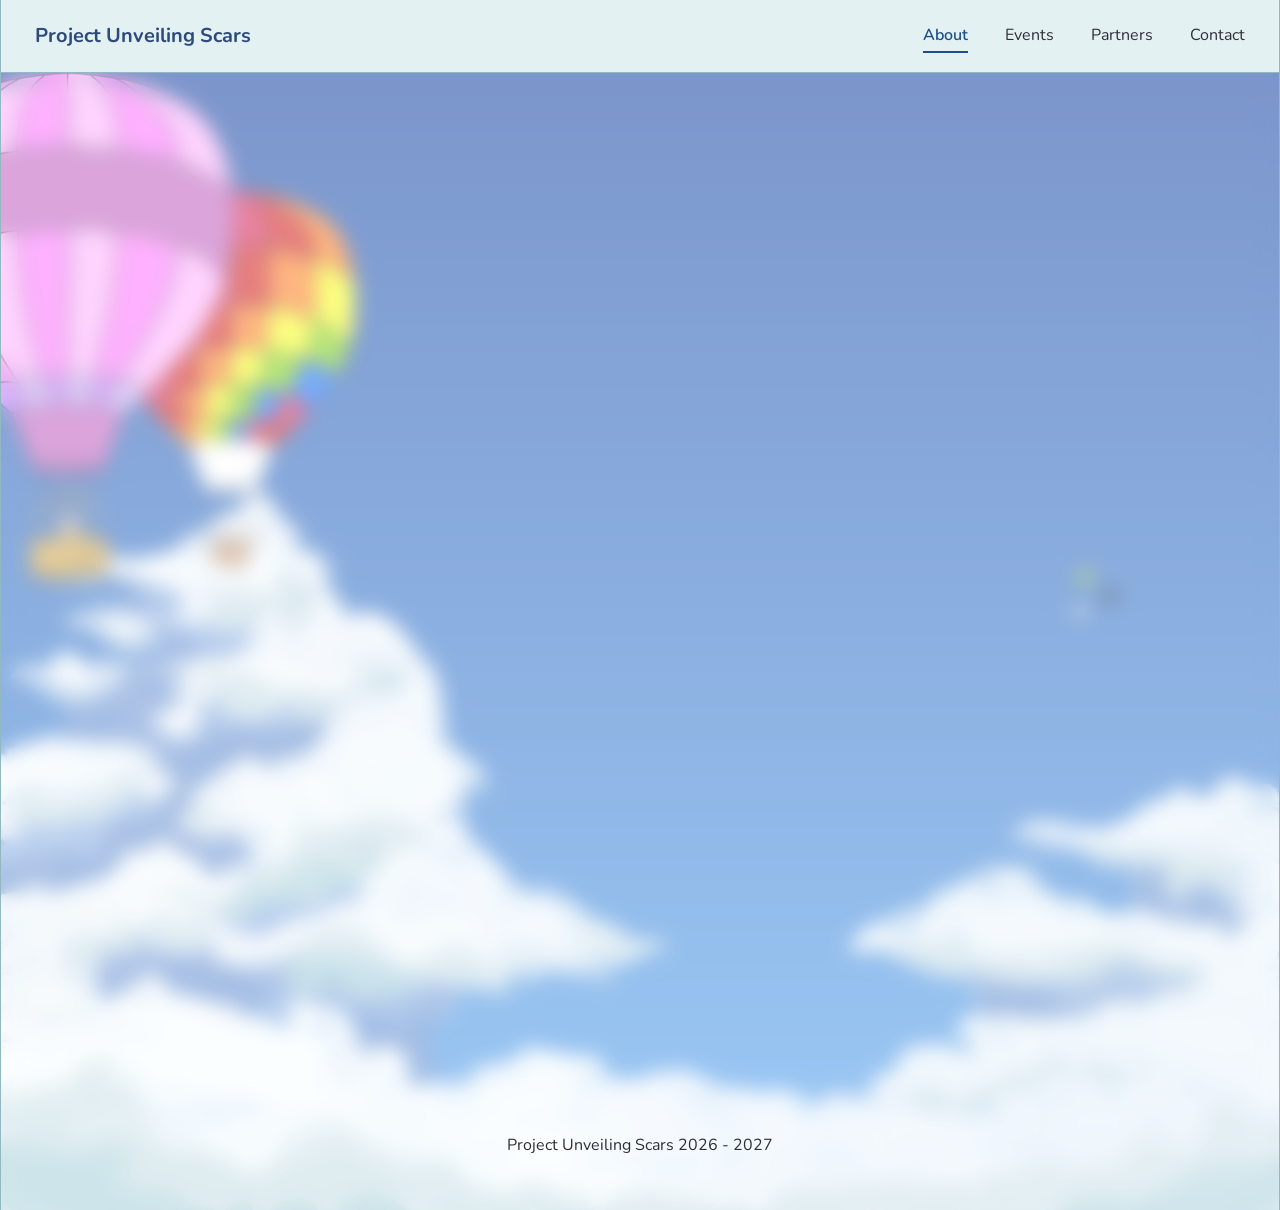
==== html/about.html @ b839ff6f "Add files via upload" ====
<!DOCTYPE html>
<html lang="en">
<head>
  <meta charset="utf-8">
  <meta name="viewport" content="width=device-width, initial-scale=1">
  <script>
    if (!window.matchMedia("(prefers-reduced-motion: reduce)").matches) {
      document.documentElement.classList.add("card-reveal-pending");
    }
  </script>
  <script defer src="../js/card-reveal.js"></script>
  <title>About &mdash; Project Unveiling Scars</title>
  <link rel="stylesheet" href="../css/main.css">
  <link rel="stylesheet" href="../css/header.css">
  <link rel="stylesheet" href="../css/card.css">
  <link rel="stylesheet" href="../css/about.css">
  <link rel="icon" href="../l4c.png" type="image/png">
</head>
<body>
  <img class="cat-balloon-decoration cat-balloon-decoration--lower" src="../assets/decor/catballoon3.png" alt="" aria-hidden="true">
  <img class="cat-balloon-decoration" src="../assets/decor/catballoon2.png" alt="" aria-hidden="true">
  <img class="cat-balloon-decoration balloon-far-decoration" src="../assets/decor/balloonfar.png" alt="" aria-hidden="true">

  <header class="site-header">
    <div class="header-inner">
      <a class="logo" href="../index.html#top"><span class="logo__word">Project</span> <span class="logo__word">Unveiling</span> <span class="logo__word">Scars</span></a>
      <nav aria-label="Main">
        <ul class="nav-list">
          <li><a href="about.html" aria-current="page">About</a></li>
          <li><a href="events.html">Events</a></li>
          <li><a href="partners.html">Partners</a></li>
          <li><a href="contact.html">Contact</a></li>
        </ul>
      </nav>
    </div>
  </header>

  <div class="content">
    <main id="top">
      <section class="about-disability-stat" aria-labelledby="disability-stat-title">
        <div class="about-disability-stat__cards" aria-label="Disability and inclusion">
          <article class="about-disability-stat__copy card">
            <div class="card__body">
              <h2 id="disability-stat-title">About Disabilities</h2>
              <p>Tens of millions of people live with disabilities. While many are easily noticeable, the majority are invisible and are thus difficult to recognize. Project Unveiling Scars adovocates for individuals with both invisible and visible disabilties, amplifying their concerns and guiding them through challenges. </p>
            </div>
          </article>
          <article class="about-disability-stat__copy about-disability-stat__metric card" data-chart-highlight="quarter" tabindex="0">
            <div class="card__body">
              <p class="about-disability-stat__value"><span class="about-disability-stat__value-number">1</span><span class="about-disability-stat__value-connector about-disability-stat__value-word"> in </span><span class="about-disability-stat__value-number">4</span></p>
              <div class="about-disability-stat__caption">
                <p class="about-disability-stat__description">Americans have a disability</p>
              </div>
            </div>
          </article>
          <article class="about-disability-stat__copy about-disability-stat__metric card" data-chart-highlight="invisible" tabindex="0">
            <div class="card__body">
              <p class="about-disability-stat__value"><span class="about-disability-stat__value-number">80</span><span class="about-disability-stat__value-connector">%</span></p>
              <div class="about-disability-stat__caption">
                <p class="about-disability-stat__description">of disabilities are invisible</p>
              </div>
            </div>
          </article>
        </div>
        <div class="about-disability-stat__chart card" role="img" aria-label="Dotted donut chart: 25 percent of adults in the United States have a disability; the highlighted quarter is split into 20 percent blue and 5 percent navy, with the remaining 75 percent shown in pale blue.">
          <svg viewBox="0 10 200 180" aria-hidden="true" focusable="false">
            <g class="about-disability-stat__background"></g>
            <g class="about-disability-stat__dots"></g>
          </svg>
        </div>
      </section>
      <section class="about-disability-highlights" aria-label="Disability awareness and inclusion">
        <article class="about-disability-highlight card">
          <div class="card__body">
            <h2>Lifting Burdens, Changing Lives</h2>
            <p>We provide a vital safety net through financial aid for families in need, ensuring those with disabilities can lead normal lives, while acting as a strong advocate for those navigating the complexities of invisible disabilities.</p>
          </div>
          <img class="about-disability-highlight__image" src="../assets/media/partnership1.png" alt="Partnership1">
        </article>
        <article class="about-disability-highlight card">
          <div class="card__body">
            <h2>Amplifying the Unseen</h2>
            <p>We cultivate safe, high-profile platforms where lived experiences take center stage. By creating spaces for storytelling, we turn private challenges into a powerful public movement, ensuring that every individual is seen, heard, and valued.</p>
          </div>
          <img class="about-disability-highlight__image" src="../assets/media/partnership4.png" alt="Partnership4">
        </article>
        <article class="about-disability-highlight card">
          <div class="card__body">
            <h2>Scaling Impact Together</h2>
            <p>Real change doesn’t happen in isolation. We collaborate with industry-leading organizations, such as Easterseals, to dismantle stigma and drive large-scale social shifts. Together, we are building a world designed for everyone.</p>
          </div>
          <img class="about-disability-highlight__image" src="../assets/media/partnership3.png" alt="Partnership3">
        </article>
      </section>
    </main>
    <footer class="site-footer">
      <p>Project Unveiling Scars 2026 - 2027</p>
    </footer>
  </div>

  <script>
    (() => {
      const svg = document.querySelector(".about-disability-stat__chart svg");
      const background = svg && svg.querySelector(".about-disability-stat__background");
      const layer = svg && svg.querySelector(".about-disability-stat__dots");
      if (!background || !layer) return;

      const chart = document.querySelector(".about-disability-stat__chart");
      const statCards = document.querySelectorAll("[data-chart-highlight]");
      const updateHighlight = () => {
        const activeCard = Array.from(statCards).find((card) => card.matches(":hover, :focus-within"));
        chart.classList.remove("is-highlight-quarter", "is-highlight-invisible");
        if (activeCard) chart.classList.add("is-highlight-" + activeCard.dataset.chartHighlight);
      };
      statCards.forEach((card) => {
        card.addEventListener("pointerenter", updateHighlight);
        card.addEventListener("pointerleave", updateHighlight);
        card.addEventListener("focusin", updateHighlight);
        card.addEventListener("focusout", updateHighlight);
      });

      const namespace = "http://www.w3.org/2000/svg";
      const center = 100;
      const ringCount = 10;
      const innerRadius = 40;
      const outerRadius = 78;
      const ringSpacing = (outerRadius - innerRadius) / (ringCount - 1);
      const dotSpacing = 5.4;
      const dotRadius = 1.3;
      const colors = { major: "#1e74fd", minor: "#2c4a7c", track: "#d1d5db" };
      const layout = [];
      const backgroundStates = [
        {
          name: "quarter",
          segments: [
            { name: "quarter", start: 0, end: 90 },
            { name: "track", start: 90, end: 360 },
          ],
        },
        {
          name: "invisible",
          segments: [
            { name: "major", start: 0, end: 72 },
            { name: "minor", start: 72, end: 90 },
            { name: "track", start: 90, end: 360 },
          ],
        },
      ];
      const pointAt = (radius, progress) => {
        const angle = (-90 + progress) * Math.PI / 180;
        return { x: center + Math.cos(angle) * radius, y: center + Math.sin(angle) * radius };
      };

      const backgroundInnerRadius = innerRadius - 4;
      const backgroundOuterRadius = outerRadius + 4;
      const extractedOuterExpansion = 5;
      const extractedInnerRadius = backgroundInnerRadius + extractedOuterExpansion;
      const extractedOuterRadius = backgroundOuterRadius + extractedOuterExpansion;
      const makeRingPath = (start, end, inner, outer) => {
        const outerStart = pointAt(outer, start);
        const outerEnd = pointAt(outer, end);
        const innerStart = pointAt(inner, start);
        const innerEnd = pointAt(inner, end);
        const largeArc = end - start > 180 ? 1 : 0;
        return "M " + outerStart.x + " " + outerStart.y +
          " A " + outer + " " + outer + " 0 " + largeArc + " 1 " + outerEnd.x + " " + outerEnd.y +
          " L " + innerEnd.x + " " + innerEnd.y +
          " A " + inner + " " + inner + " 0 " + largeArc + " 0 " + innerStart.x + " " + innerStart.y + " Z";
      };
      backgroundStates.forEach(({ name: stateName, segments }) => {
        const group = document.createElementNS(namespace, "g");
        group.setAttribute("class", "about-disability-stat__background-state about-disability-stat__background-state--" + stateName);
        background.appendChild(group);
        segments.forEach(({ name, start, end }) => {
          const middleAngle = (-90 + (start + end) / 2) * Math.PI / 180;
          const path = document.createElementNS(namespace, "path");
          path.setAttribute("class", "about-disability-stat__background-slice about-disability-stat__background-slice--" + name);
          path.setAttribute("d", makeRingPath(start, end, backgroundInnerRadius, backgroundOuterRadius));
          path.setAttribute("fill", "#fff");
          path.style.setProperty("--explode-x", Math.cos(middleAngle) * 6 + "px");
          path.style.setProperty("--explode-y", Math.sin(middleAngle) * 6 + "px");
          group.appendChild(path);

          if (name === "quarter" || name === "major") {
            const extractedPath = document.createElementNS(namespace, "path");
            extractedPath.setAttribute("class", "about-disability-stat__background-slice about-disability-stat__background-slice--" + name + " about-disability-stat__background-slice--extracted");
            const extractedAnglePadding = 2; // +2 degrees per side, matching the quarter arc expansion
            extractedPath.setAttribute("d", makeRingPath(start - extractedAnglePadding, end + extractedAnglePadding, extractedInnerRadius, extractedOuterRadius));
            extractedPath.setAttribute("fill", "#fff");
            group.appendChild(extractedPath);
          }
        });
      });

      for (let ring = 0; ring < ringCount; ring += 1) {
        const radius = innerRadius + ring * ringSpacing;
        const pointsInRing = Math.round((Math.PI * 2 * radius) / dotSpacing);
        const phase = ring % 2 ? 0.5 : 0;
        for (let point = 0; point < pointsInRing; point += 1) {
          const angleProgress = ((point + phase) / pointsInRing) * 360;
          const angle = -Math.PI / 2 + (angleProgress * Math.PI) / 180;
          const segment = angleProgress < 72 ? "major" : angleProgress < 90 ? "minor" : "track";
          const fill = colors[segment];
          layout.push({
            targetX: center + Math.cos(angle) * radius,
            targetY: center + Math.sin(angle) * radius,
            fill,
            segment,
            explodeX: Math.cos(angle) * 6,
            explodeY: Math.sin(angle) * 6,
          });
        }
      }

      const count = layout.length;
      const dots = layout.map(({ targetX, targetY, fill, segment, explodeX, explodeY }, index) => {
        const seed = (index * 73 + 29) % count;
        const startAngle = (seed / count) * Math.PI * 2;
        const startRadius = 41 + (((index * 53 + 29) % 100) / 100) * 47;
        const dot = document.createElementNS(namespace, "circle");
        dot.setAttribute("class", "about-disability-stat__dot about-disability-stat__dot--" + segment);
        dot.setAttribute("r", dotRadius);
        dot.setAttribute("fill", fill);
        dot.style.setProperty("--explode-x", explodeX + "px");
        dot.style.setProperty("--explode-y", explodeY + "px");
        dot.setAttribute("cx", center + Math.cos(startAngle) * startRadius);
        dot.setAttribute("cy", center + Math.sin(startAngle) * startRadius);
        layer.appendChild(dot);
        return { dot, targetX, targetY, delay: (seed % 160) * 2 };
      });

      const reduceMotion = window.matchMedia("(prefers-reduced-motion: reduce)").matches;
      if (reduceMotion) {
        dots.forEach(({ dot, targetX, targetY }) => {
          dot.setAttribute("cx", targetX);
          dot.setAttribute("cy", targetY);
        });
        return;
      }

      const duration = 1400;
      const startTime = performance.now();
      const animate = (now) => {
        let moving = false;
        for (const item of dots) {
          const { dot, targetX, targetY, delay } = item;
          const progress = Math.max(0, Math.min(1, (now - startTime - delay) / duration));
          const eased = 1 - Math.pow(1 - progress, 3);
          const fromX = Number(dot.dataset.fromX ?? dot.getAttribute("cx"));
          const fromY = Number(dot.dataset.fromY ?? dot.getAttribute("cy"));
          if (!dot.dataset.fromX) {
            dot.dataset.fromX = fromX;
            dot.dataset.fromY = fromY;
          }
          dot.setAttribute("cx", fromX + (targetX - fromX) * eased);
          dot.setAttribute("cy", fromY + (targetY - fromY) * eased);
          if (progress < 1) moving = true;
        }
        if (moving) requestAnimationFrame(animate);
      };
      requestAnimationFrame(animate);
    })();
  </script>
  <script src="../js/decorations.js"></script>
</body>
</html>
---- css/main.css ----
@import url('https://fonts.googleapis.com/css2?family=Baloo+2:wght@400;500;600;700;800&family=Nunito:wght@400;500;600;700;800&display=swap');

:root {
  --bg: #C7E8ED;
  --content-bg: #FFFFFF;
  --text: #2e2e37;

  --header-bg: #e4f1f2;
  --header-text: var(--text);
  --accent: #1d4e89;
  --header-line: #92b8c1;
  --frame-line: var(--header-line);
  --page-gradient: linear-gradient(to bottom, #214aa4 0%, #5aa8f2 100%);

  --title: #2c4a7c;
  --card-bg: #ffffff;
  --card-border: #cfe3f3;
  --muted: #5a6e7a;
}

*, *::before, *::after {
  box-sizing: border-box;
}

html {
  background-color: #FFFFFF;
  scroll-behavior: smooth;
  scroll-padding-top: 5rem;
}

body {
  position: relative;
  isolation: isolate;
  overflow-x: clip;
  display: flex;
  flex-direction: column;
  min-height: 100vh;
  margin: 0;
  background-color: #FFFFFF;
  background-image: var(--page-gradient);
  background-position: top center;
  background-repeat: no-repeat;
  background-size: 100% 100%;
  color: var(--text);
  font-family: "Nunito", -apple-system, BlinkMacSystemFont, "Segoe UI", Roboto, sans-serif;
  line-height: 1.6;
}

body::before {
  content: "";
  position: absolute;
  inset: 0;
  z-index: 0;
  background-image: url("../assets/decor/cloudbackground.png");
  background-position: center bottom;
  background-repeat: no-repeat;
  background-size: 100% auto;
  pointer-events: none;
}

body > .site-header,
body > .content {
  position: relative;
  z-index: 1;
}

.site-footer {
  width: 100%;
  margin-top: auto;
  padding: 0.75rem 1rem 1.25rem;
  color: var(--text);
  text-align: center;
}

.site-footer p {
  margin: 3;
}

.cat-balloon-decoration {
  position: absolute;
  top: 2rem;
  left: -7rem;
  z-index: 0;
  display: block;
  width: 360px;
  min-width: 360px;
  max-width: none;
  height: auto;
  pointer-events: none;
}

.cat-balloon-decoration--lower {
  top: 10rem;
  left: 6rem;
  width: 270px;
  min-width: 270px;
}

.balloon-far-decoration {
  top: auto;
  bottom: 36.5rem;
  left: auto;
  right: 10rem;
  z-index: -1;
  width: 54px;
  min-width: 54px;
}

h1, h2, h3, h4, h5, h6 {
  color: var(--title);
  font-family: "Baloo 2", sans-serif;
}

a {
  color: var(--accent);
  text-decoration: none;
}

a:hover,
a:focus-visible {
  /*text-decoration-line: underline;*/
  text-decoration-thickness: 2px;
  text-underline-offset: 0.2em;
}

a:focus-visible {
  outline: 2px solid var(--accent);
  outline-offset: 3px;
}

.content {
  display: flex;
  flex-direction: column;
  flex: 1;
  width: 100%;
  max-width: 80rem;
  /* Let the page background show through while softening it behind the column. */
  background-color: rgb(255 255 255 / 40%);
  -webkit-backdrop-filter: blur(10px);
  backdrop-filter: blur(10px);
  margin: 0 auto;
  padding: 1rem 1.25rem;
  border-right: 1px solid var(--frame-line);
  border-left: 1px solid var(--frame-line);
}

.content > main {
  flex: 1;
}

/*Text Formatting*/

.page-intro {
  margin: 0 0 1.25rem;
}

.page-intro h1 {
  margin: 0 0 0.5rem;
  font-size: clamp(1.75rem, 4vw, 2.25rem);
  line-height: 1.2;
  color: var(--title);    
}

.page-title {
  margin: 0 0 1.25rem;
  font-size: clamp(1.75rem, 4vw, 2.25rem);
  line-height: 1.2;
  color: var(--title);
}

.page-intro p {
  margin: 0;
  max-width: 40rem;
  color: var(--text);
}
---- css/header.css ----
.site-header {
  width: 100%;
  max-width: 80rem;
  margin: 0 auto;
  background: var(--header-bg);
  color: var(--header-text);
  border-bottom: 1px solid var(--header-line);
  border-right: 1px solid var(--header-line);
  border-left: 1px solid var(--header-line);
}

.header-inner {
  display: flex;
  align-items: center;
  justify-content: space-between;
  max-width: 80rem;
  margin: 0 auto;
  padding: 0.75rem 1.25rem;
}

.logo {
  position: relative;
  display: block;
  padding: 0.5rem 0.9rem;
  color: var(--header-text);
  font-size: 1.25rem;
  font-weight: 700;
}

.logo__word {
  color: #2c4a7c;
}

.logo__number {
  color: #1e74fd;
}

.logo::after {
  position: absolute;
  right: 0.9rem;
  bottom: 0.25rem;
  left: 0.9rem;
  height: 2px;
  background: var(--accent);
  content: "";
  transform: scaleX(0);
  transform-origin: center;
  transition: transform 0.2s ease;
}

.logo:hover::after,
.logo:focus-visible::after,
.logo[aria-current="page"]::after {
  transform: scaleX(1);
}

.logo:hover {
  text-decoration: none;
}

.nav-list {
  display: flex;
  gap: 0.5rem;
  margin: 0;
  padding: 0;
  list-style: none;
}

.nav-list a {
  position: relative;
  display: block;
  padding: 0.5rem 0.9rem;
  color: var(--header-text);
  text-decoration: none;
}

.nav-list a::after {
  position: absolute;
  right: 0.9rem;
  bottom: 0.25rem;
  left: 0.9rem;
  height: 2px;
  background: var(--accent);
  content: "";
  transform: scaleX(0);
  transform-origin: center;
  transition: transform 0.2s ease;
}

.nav-list a:hover::after,
.nav-list a:focus-visible::after,
.nav-list a[aria-current="page"]::after {
  transform: scaleX(1);
}

.nav-list a[aria-current="page"] {
  color: var(--accent);
  font-weight: 600;
}

.nav-list a:hover,
.nav-list a:focus-visible {
  text-decoration: none;
}

.nav-list a:hover {
  color: var(--accent);
}

@media (max-width: 680px) {
  .header-inner {
    flex-direction: column;
    gap: 0.35rem;
    padding: 0.55rem 0.75rem;
  }

  .logo {
    padding: 0.35rem 0.6rem;
    font-size: 1.1rem;
  }

  .logo::after {
    right: 0.6rem;
    left: 0.6rem;
  }

  .nav-list {
    flex-wrap: wrap;
    justify-content: center;
    gap: 0.15rem;
  }

  .nav-list a {
    padding: 0.45rem 0.65rem;
  }

  .nav-list a::after {
    right: 0.65rem;
    left: 0.65rem;
  }
}

@media (prefers-reduced-motion: reduce) {
  .logo::after,
  .nav-list a::after {
    transition: none;
  }
}
---- css/card.css ----
.card {
  background: var(--card-bg);
  border: 1px solid var(--card-border);
  border-radius: 12px;
  overflow: hidden;
}

.card-grid {
  display: grid;
  grid-template-columns: repeat(auto-fit, minmax(16rem, 1fr));
  gap: 1em;
  margin: 1rem 0 1rem;
}

.card__image {
  display: block;
  width: 100%;
  aspect-ratio: 16 / 9;
  object-fit: cover;
}

.card__body {
  padding: 0.75rem 1.25rem 1.25rem;
}

.card__body .label { margin: 0 0 0.25rem; }
.card__body h2     { margin: 0 0 0.5rem; }
.card__body p      { margin: 0 0 0.75rem; }
.card__body > :last-child { margin-bottom: 0; }

/* Card with the events on it */

.label {
  margin: 0 0 0.5rem;
  font-size: 0.75rem;
  text-transform: uppercase;
  letter-spacing: 0.06em;
  color: var(--muted);
}

.item-list {
  list-style: none;
  margin: 0 0 0.75rem;
  padding: 0;
  display: grid;
  gap: 0.5rem;
}

.item {
  display: flex;
  align-items: baseline;
  gap: 0.75rem;
  min-width: 0;              
  padding: 0.5rem 0.75rem;
  border: 1px solid var(--card-border);
  border-radius: 6px;
  color: var(--text);
}

.item:hover {
  background: #f4f9fd;
  border-color: var(--accent);
}

.item:hover,
.item:focus-visible {
  text-decoration: none;
}

.item__date {
  flex: none;
  font-size: 0.75rem;
  color: var(--muted);
}

.item__title {
  min-width: 0;
  overflow: hidden;
  text-overflow: ellipsis;
  white-space: nowrap;
}

.more-link {
  color: var(--accent);
  font-weight: 400;
  text-decoration-line: underline;
  text-decoration-color: transparent;
  text-decoration-thickness: 1.5px;
  text-underline-offset: 0.2em;
  transition: color 160ms ease, text-decoration-color 160ms ease;
}

.more-link::after {
  content: "";
  display: inline-block;
  width: 0.85em;
  height: 0.85em;
  margin-left: 0.35em;
  vertical-align: -0.08em;
  background-color: currentColor;
  transition: transform 160ms ease;
  -webkit-mask: url("data:image/svg+xml,%3Csvg xmlns='http://www.w3.org/2000/svg' viewBox='0 0 16 16'%3E%3Cpath d='M2 8h11M8 3l5 5-5 5' fill='none' stroke='%23000' stroke-linecap='round' stroke-linejoin='round' stroke-width='1.75'/%3E%3C/svg%3E") center / contain no-repeat;
  mask: url("data:image/svg+xml,%3Csvg xmlns='http://www.w3.org/2000/svg' viewBox='0 0 16 16'%3E%3Cpath d='M2 8h11M8 3l5 5-5 5' fill='none' stroke='%23000' stroke-linecap='round' stroke-linejoin='round' stroke-width='1.75'/%3E%3C/svg%3E") center / contain no-repeat;
}

.more-link:hover,
.more-link:focus-visible,
.contact-card__value:hover,
.contact-card__value:focus-visible {
  color: var(--title);
  text-decoration-color: currentColor;
}

.more-link:hover::after,
.more-link:focus-visible::after {
  transform: translateX(0.2em);
}

.contact-card__value {
  text-decoration-line: underline;
  text-decoration-color: transparent;
  text-decoration-thickness: 1.5px;
  text-underline-offset: 0.2em;
  transition: color 160ms ease, text-decoration-color 160ms ease;
}

@media (prefers-reduced-motion: reduce) {
  .more-link,
  .more-link::after,
  .contact-card__value {
    transition: none;
  }
}


.card-grid .card { /* Gotta make sure the links are aligned */
  display: flex;
  flex-direction: column;
}

.card-grid .card__body {
  flex: 1;                    
  display: flex;
  flex-direction: column;
}

.card-grid .more-link {
  margin-top: auto;          
  align-self: flex-start;    
}


/* Partners */

.logo-row {
  list-style: none;
  margin: 0;
  padding: 0;
  display: flex;
  flex-wrap: wrap;
  align-items: center;
  justify-content: center;
  gap: 1.5rem 6rem;
}

.logo-row img {
  display: block;
  height: 5rem;         
  width: auto;          
  max-width: 16rem;      
  object-fit: contain;
}

.logo-row a {
  display: block;
  opacity: 0.85;
  transition: opacity 0.15s ease;
}

.logo-row a:hover,
.logo-row a:focus-visible {
  opacity: 1;
}


/* Reveal each card as a whole so its contents arrive together. */
html.card-reveal-pending .card,
html.card-reveal-pending .contact-card {
  opacity: 0;
  transform: translate3d(0, 10px, 0) scale(0.99);
}

html.card-reveal-ready .card,
html.card-reveal-ready .contact-card {
  animation: card-reveal-enter var(--card-surface-duration, 320ms) cubic-bezier(0.16, 1, 0.3, 1) var(--card-reveal-delay, 0ms) both;
}

@keyframes card-reveal-enter {
  from {
    opacity: 0;
    transform: translate3d(0, 10px, 0) scale(0.99);
  }
  to {
    opacity: 1;
    transform: translate3d(0, 0, 0) scale(1);
  }
}

@media (prefers-reduced-motion: reduce) {
  html.card-reveal-pending .card,
  html.card-reveal-pending .contact-card,
  html.card-reveal-ready .card,
  html.card-reveal-ready .contact-card {
    opacity: 1 !important;
    animation: none !important;
  }
}
---- css/about.css ----
.about-partnership {
  display: grid;
  grid-template-columns: minmax(17rem, 0.9fr) minmax(0, 1.1fr);
  align-items: center;
  gap: clamp(1.25rem, 3.2vw, 2.5rem);
  margin: clamp(1.5rem, 4vw, 3rem) auto;
}

.about-partnership__copy {
  padding: clamp(1.35rem, 3vw, 2rem);
  border-radius: 16px;
  box-shadow: 0 0.75rem 2rem rgb(30 55 80 / 14%);
}

.about-partnership__eyebrow {
  margin: 0 0 0.55rem;
  color: var(--accent);
  font-size: 0.8rem;
  font-weight: 800;
  letter-spacing: 0.08em;
  text-transform: uppercase;
}

.about-partnership__copy h1,
.about-partnership__copy h2 {
  margin: 0 0 0.7rem;
  color: var(--title);
  font-size: clamp(1.8rem, 3.3vw, 2.45rem);
  line-height: 1.15;
}

.about-partnership__copy > p:last-child {
  margin: 0;
  color: var(--text);
  font-size: clamp(1rem, 1.3vw, 1.15rem);
  line-height: 1.65;
}

.about-partnership__collage {
  display: grid;
  grid-template-columns: repeat(2, minmax(0, 1fr));
  grid-template-rows: clamp(7.5rem, 14vw, 10rem) clamp(12rem, 23vw, 16rem);
  gap: 0.65rem;
  min-width: 0;
}

.about-partnership__collage img {
  display: block;
  width: 100%;
  height: 100%;
  border: 1px solid rgb(255 255 255 / 80%);
  border-radius: 12px;
  box-shadow: 0 0.5rem 1.25rem rgb(30 55 80 / 15%);
  object-fit: cover;
}

.about-partnership__collage .about-partnership__main-image {
  grid-column: 1 / -1;
  object-position: center 48%;
}

@media (max-width: 48rem) {
  .about-partnership {
    grid-template-columns: 1fr;
  }

  .about-partnership__collage {
    grid-template-rows: clamp(7.5rem, 24vw, 10rem) clamp(12rem, 40vw, 16rem);
  }
}

@media (max-width: 30rem) {
  .about-partnership__collage {
    grid-template-rows: 7rem 11rem;
    gap: 0.5rem;
  }
}


.about-partnership__collage--side-stack {
  grid-template-rows: repeat(2, clamp(8rem, 12vw, 10rem));
}

.about-partnership__collage--side-stack > img:first-child {
  grid-column: 1;
  grid-row: 1 / 3;
  object-position: center 40%;
}

.about-partnership__collage--side-stack > img:nth-child(2) {
  grid-column: 2;
  grid-row: 1;
}

.about-partnership__collage--side-stack > img.about-partnership__main-image {
  grid-column: 2;
  grid-row: 2;
  object-position: center;
}

.about-partnership__collage--wide-top {
  grid-template-rows: clamp(11rem, 19vw, 14rem) clamp(7rem, 12vw, 9rem);
}

.about-partnership__collage--wide-top > img:first-child {
  grid-column: 1 / -1;
  grid-row: 1;
  object-position: center 42%;
}

.about-partnership__collage--wide-top > img:nth-child(2) {
  grid-column: 1;
  grid-row: 2;
}

.about-partnership__collage--wide-top > img.about-partnership__main-image {
  grid-column: 2;
  grid-row: 2;
  object-position: center 38%;
}

@media (max-width: 48rem) {
  .about-partnership__collage--side-stack {
    grid-template-rows: repeat(2, clamp(7.5rem, 20vw, 9rem));
  }

  .about-partnership__collage--wide-top {
    grid-template-rows: clamp(9rem, 28vw, 12rem) clamp(7rem, 20vw, 8rem);
  }
}

@media (max-width: 30rem) {
  .about-partnership__collage--side-stack {
    grid-template-rows: repeat(2, 7rem);
  }

  .about-partnership__collage--wide-top {
    grid-template-rows: 8rem 6.25rem;
  }
}



.about-disability-stat {
  display: grid;
  grid-template-columns: minmax(0, 1fr) minmax(0, 1fr);
  align-items: stretch;
  column-gap: 1em;
  row-gap: clamp(1.25rem, 3.2vw, 2.5rem);
  margin: 0 auto 1rem;
}

.about-disability-stat__cards {
  grid-column: 2;
  grid-row: 1;
  display: grid;
  grid-template-columns: repeat(2, minmax(0, 1fr));
  grid-template-rows: 1fr 2fr;
  gap: clamp(0.65rem, 1.2vw, 1rem);
  min-height: 0;
}

.about-disability-stat__copy:first-child {
  grid-column: 1 / -1;
}

.about-disability-stat__copy {
  display: flex;
  align-items: flex-start;
  min-height: 0;
  padding: 0;
  border-radius: 16px;
  box-shadow: 0 0.75rem 2rem rgb(30 55 80 / 14%);
}

.about-disability-stat__copy .card__body {
  width: 100%;
  padding: 0.75rem 1.25rem 1.25rem;
}

.about-disability-stat__copy h2,
.about-disability-stat__copy h3 {
  margin: 0 0 0.5rem;
  color: var(--title);
  font-family: "Baloo 2", sans-serif;
  font-size: 1.5rem;
  font-weight: 700;
}

.about-disability-stat__copy p {
  margin: 0;
  color: var(--text);
  font-size: clamp(0.95rem, 1.15vw, 1.05rem);
  line-height: 1.55;
}

.about-disability-stat__copy:not(:first-child) h3 {
  margin-bottom: 0.2rem;
  font-size: clamp(1.05rem, 1.45vw, 1.2rem);
}

.about-disability-stat__copy:not(:first-child) p {
  font-size: clamp(0.88rem, 1vw, 0.95rem);
  line-height: 1.4;
}

.about-disability-stat__chart {
  position: relative;
  grid-column: 1;
  grid-row: 1;
  width: 100%;
  max-width: 42rem;
  aspect-ratio: 10 / 9;
  justify-self: center;
}

.about-disability-stat__chart.card {
  background-color: transparent;
  padding: clamp(0.75rem, 2vw, 1.25rem);
  border-radius: 16px;
  box-shadow: 0 0.75rem 2rem rgb(30 55 80 / 14%);
}

.about-disability-stat__chart svg {
  display: block;
  width: 100%;
  height: 100%;
  filter: drop-shadow(0 0.5rem 1.25rem rgb(30 55 80 / 15%));
}

.about-disability-stat__background-slice {
  opacity: 1;
  transform-box: view-box;
  transform-origin: center;
  transition: opacity 240ms ease, transform 240ms cubic-bezier(0.2, 0.75, 0.3, 1);
}

.about-disability-stat__background-slice--extracted {
  opacity: 0;
}

.about-disability-stat__dot {
  opacity: 0.96;
  transform-box: fill-box;
  transform-origin: center;
  transition: opacity 180ms ease, transform 240ms cubic-bezier(0.2, 0.75, 0.3, 1);
}

.about-disability-stat__chart.is-highlight-quarter .about-disability-stat__dot--track,
.about-disability-stat__chart.is-highlight-invisible .about-disability-stat__dot--track,
.about-disability-stat__chart.is-highlight-invisible .about-disability-stat__dot--minor {
  opacity: 0.14;
}

.about-disability-stat__chart.is-highlight-quarter .about-disability-stat__dot--major,
.about-disability-stat__chart.is-highlight-quarter .about-disability-stat__dot--minor,
.about-disability-stat__chart.is-highlight-invisible .about-disability-stat__dot--major {
  opacity: 1;
  transform: translate(var(--explode-x), var(--explode-y)) scale(1.2);
}

.about-disability-stat__background-state--quarter {
  display: block;
}

.about-disability-stat__background-state--invisible {
  display: none;
}

.about-disability-stat__chart.is-highlight-invisible .about-disability-stat__background-state--quarter {
  display: none;
}

.about-disability-stat__chart.is-highlight-invisible .about-disability-stat__background-state--invisible {
  display: block;
}

.about-disability-stat__chart.is-highlight-quarter .about-disability-stat__background-slice--quarter:not(.about-disability-stat__background-slice--extracted),
.about-disability-stat__chart.is-highlight-invisible .about-disability-stat__background-slice--major:not(.about-disability-stat__background-slice--extracted) {
  opacity: 0;
}

.about-disability-stat__chart.is-highlight-quarter .about-disability-stat__background-slice--quarter.about-disability-stat__background-slice--extracted,
.about-disability-stat__chart.is-highlight-invisible .about-disability-stat__background-slice--major.about-disability-stat__background-slice--extracted {
  opacity: 1;
  transform: none;
}

@media (prefers-reduced-motion: reduce) {
  .about-disability-stat__dot,
  .about-disability-stat__background-slice {
    transition: none;
  }
}

@media (max-width: 48rem) {
  .about-disability-stat {
    grid-template-columns: 1fr;
  }

  .about-disability-stat__chart {
    grid-column: 1;
    grid-row: 1;
    width: 100%;
    max-width: none;
  }

  .about-disability-stat__cards {
    grid-column: 1;
    grid-row: 2;
    grid-template-columns: 1fr;
    grid-template-rows: none;
  }

  .about-disability-stat__copy:first-child {
    grid-row: auto;
  }
}


.about-disability-stat__metric[data-chart-highlight] {
  cursor: pointer;
}

.about-disability-stat__metric[data-chart-highlight]:focus-visible {
  outline: 3px solid var(--accent);
  outline-offset: 3px;
}

.about-disability-stat__metric .card__body {
  display: flex;
  flex-direction: column;
  min-height: 100%;
}

.about-disability-stat__value {
  display: flex;
  flex: 1 1 0;
  align-items: center;
  justify-content: center;
  margin: 0;
  color: var(--title);
  font-size: clamp(2.5rem, 6vw, 5rem) !important;
  font-weight: 800;
  line-height: 1;
  text-align: center;
  white-space: nowrap;
}

.about-disability-stat__value-number {
  color: var(--accent);
}

.about-disability-stat__value-connector {
  color: var(--muted);
}

.about-disability-stat__value-word {
  margin-inline: 0.14em;
}

.about-disability-stat__caption {
  display: grid;
  flex: 0 0 auto;
  gap: 0.4rem;
  text-align: center;
}

.about-disability-stat__metric .about-disability-stat__caption .about-disability-stat__description {
  font-size: clamp(1rem, 1.3vw, 1.15rem);
  font-weight: 600;
  line-height: 1.3;
}

.about-disability-stat__metric .about-disability-stat__caption .about-disability-stat__detail {
  font-size: clamp(0.85rem, 1vw, 0.95rem);
  line-height: 1.3;
}

.about-disability-stat__source {
  grid-column: 1;
  grid-row: 2;
  justify-self: start;
  margin: -0.9rem 0 0;
  font-size: 0.78rem;
  line-height: 1.3;
}

@media (max-width: 48rem) {
  .about-disability-stat__cards {
    grid-row: 3;
  }

  .about-disability-stat__source {
    grid-row: 2;
    width: 50%;
    justify-self: center;
    margin: -0.75rem 0 0;
  }
}


.about-disability-highlights {
  display: grid;
  grid-template-columns: repeat(3, minmax(0, 1fr));
  align-items: stretch;
  gap: 1em;
  margin: 1rem 0;
}

.about-disability-highlight.card {
  display: flex;
  flex-direction: column;
  min-width: 0;
  box-shadow: 0 0.75rem 2rem rgb(30 55 80 / 14%);
}

.about-disability-highlight .card__body {
  flex: 1 1 auto;
  width: 100%;
}

.about-disability-highlight .card__body h2 {
  margin: 0 0 0.5rem;
  color: var(--title);
  font-family: "Baloo 2", sans-serif;
  font-size: 1.5rem;
  font-weight: 700;
}

.about-disability-highlight .card__body p {
  margin: 0;
  color: var(--text);
  line-height: 1.55;
}

.about-disability-highlight__image {
  display: block;
  flex: 0 0 auto;
  width: 100%;
  height: clamp(12rem, 16vw, 15rem);
  object-fit: cover;
}

@media (max-width: 48rem) {
  .about-disability-highlights {
    grid-template-columns: repeat(2, minmax(0, 1fr));
  }
}

@media (max-width: 34rem) {
  .about-disability-highlights {
    grid-template-columns: 1fr;
  }
}
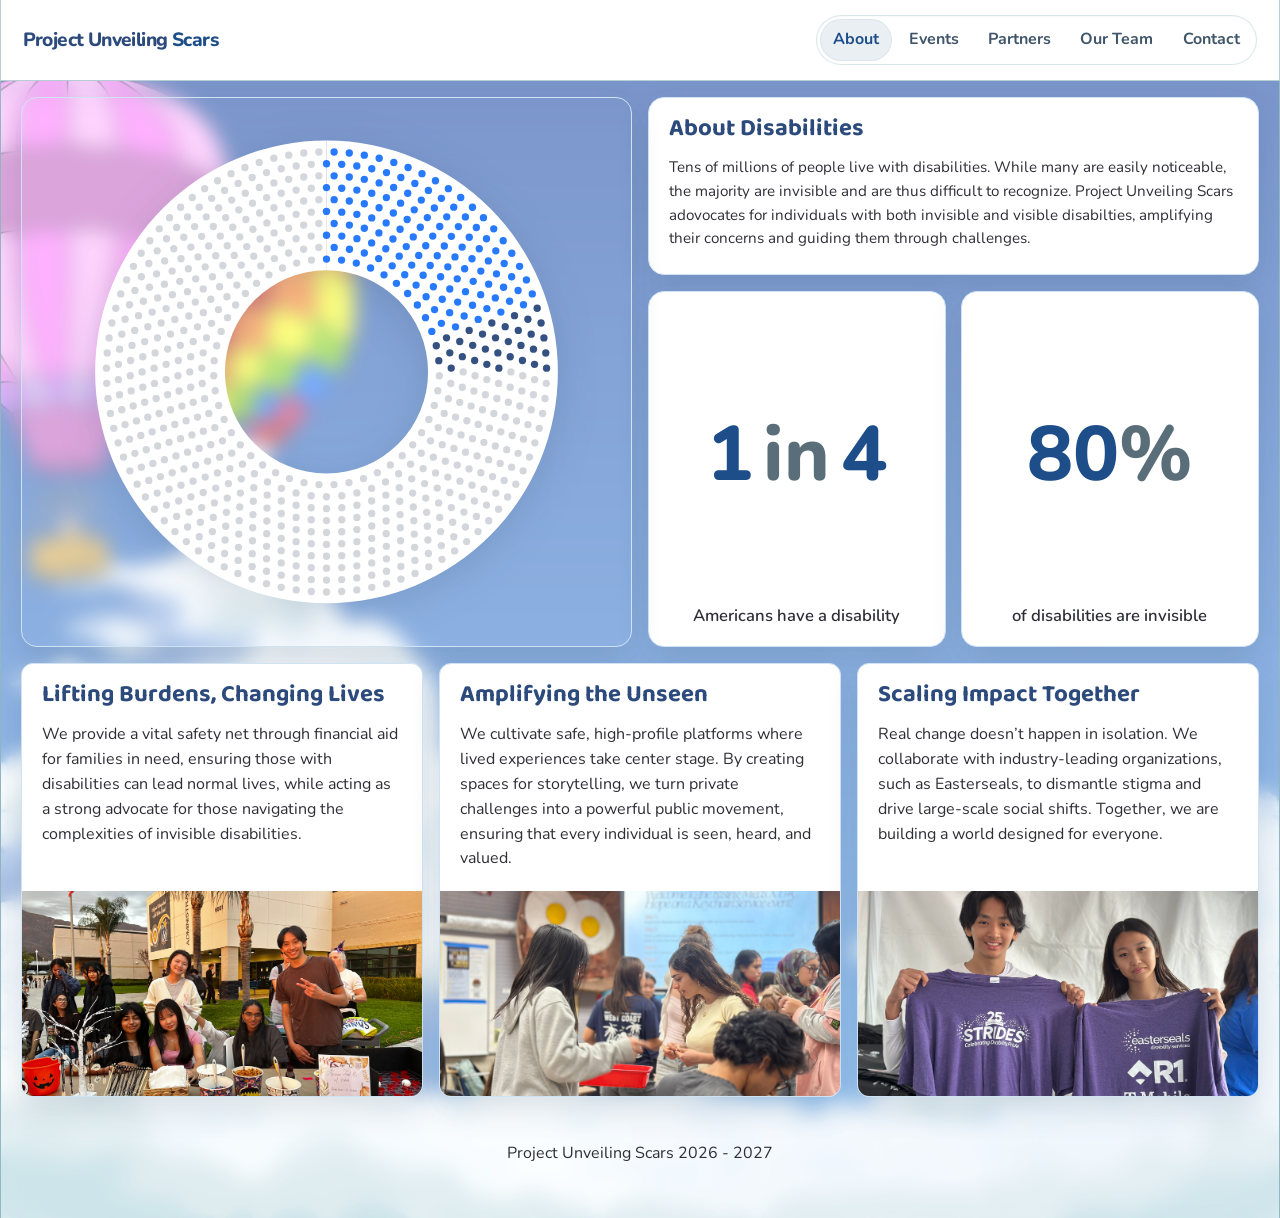
==== commit fc22da0f: "update" ====
--- a/html/about.html
+++ b/html/about.html
@@ -23,12 +23,13 @@
 
   <header class="site-header">
     <div class="header-inner">
-      <a class="logo" href="../index.html#top"><span class="logo__word">Project</span> <span class="logo__word">Unveiling</span> <span class="logo__word">Scars</span></a>
+      <a class="logo" href="../index.html"><span class="logo__word">Project</span> <span class="logo__word">Unveiling</span> <span class="logo__word">Scars</span></a>
       <nav aria-label="Main">
         <ul class="nav-list">
           <li><a href="about.html" aria-current="page">About</a></li>
           <li><a href="events.html">Events</a></li>
           <li><a href="partners.html">Partners</a></li>
+          <li><a href="team.html">Our Team</a></li>
           <li><a href="contact.html">Contact</a></li>
         </ul>
       </nav>
--- a/css/header.css
+++ b/css/header.css
@@ -1,12 +1,17 @@
 .site-header {
+  position: relative;
+  z-index: 2;
   width: 100%;
   max-width: 80rem;
   margin: 0 auto;
-  background: var(--header-bg);
   color: var(--header-text);
-  border-bottom: 1px solid var(--header-line);
-  border-right: 1px solid var(--header-line);
-  border-left: 1px solid var(--header-line);
+  background: var(--card-bg);
+  border: 1px solid rgb(146 184 193 / 68%);
+  border-top: 0;
+  border-radius: 0;
+  box-shadow: 0 0.55rem 1.5rem rgb(29 78 137 / 11%);
+  -webkit-backdrop-filter: blur(12px);
+  backdrop-filter: blur(12px);
 }
 
 .header-inner {
@@ -14,135 +19,133 @@
   align-items: center;
   justify-content: space-between;
   max-width: 80rem;
+  min-height: 5rem;
   margin: 0 auto;
-  padding: 0.75rem 1.25rem;
+  padding: 0.7rem 1.35rem;
 }
 
 .logo {
   position: relative;
-  display: block;
-  padding: 0.5rem 0.9rem;
-  color: var(--header-text);
-  font-size: 1.25rem;
-  font-weight: 700;
+  display: inline-flex;
+  align-items: center;
+  gap: 0.22em;
+  padding: 0.45rem 0;
+  color: var(--title);
+  background: transparent;
+  border: 0;
+  border-radius: 0;
+  box-shadow: none;
+  font-size: 1.2rem;
+  font-weight: 800;
+  letter-spacing: -0.03em;
+  transition: color 180ms ease, transform 180ms ease;
 }
 
 .logo__word {
-  color: #2c4a7c;
+  color: var(--title);
 }
 
-.logo__number {
-  color: #1e74fd;
+.logo__word:last-of-type {
+  color: var(--accent);
 }
 
-.logo::after {
-  position: absolute;
-  right: 0.9rem;
-  bottom: 0.25rem;
-  left: 0.9rem;
-  height: 2px;
-  background: var(--accent);
-  content: "";
-  transform: scaleX(0);
-  transform-origin: center;
-  transition: transform 0.2s ease;
-}
-
-.logo:hover::after,
-.logo:focus-visible::after,
-.logo[aria-current="page"]::after {
-  transform: scaleX(1);
-}
-
-.logo:hover {
+.logo:hover,
+.logo:focus-visible {
+  color: var(--accent);
+  background: transparent;
+  box-shadow: none;
+  transform: translateY(-1px);
   text-decoration: none;
 }
 
+
 .nav-list {
   display: flex;
-  gap: 0.5rem;
+  align-items: center;
+  gap: 0.2rem;
   margin: 0;
-  padding: 0;
+  padding: 0.22rem;
   list-style: none;
+  background: rgb(255 255 255 / 47%);
+  border: 1px solid rgb(146 184 193 / 35%);
+  border-radius: 999px;
+  box-shadow: inset 0 1px 2px rgb(29 78 137 / 4%);
 }
 
 .nav-list a {
   position: relative;
   display: block;
-  padding: 0.5rem 0.9rem;
-  color: var(--header-text);
+  padding: 0.5rem 0.82rem;
+  color: #40566b;
+  border-radius: 999px;
+  font-size: 1rem;
+  font-weight: 700;
   text-decoration: none;
+  transition: color 180ms ease, background-color 180ms ease, box-shadow 180ms ease, transform 180ms ease;
 }
 
-.nav-list a::after {
-  position: absolute;
-  right: 0.9rem;
-  bottom: 0.25rem;
-  left: 0.9rem;
-  height: 2px;
-  background: var(--accent);
-  content: "";
-  transform: scaleX(0);
-  transform-origin: center;
-  transition: transform 0.2s ease;
-}
-
-.nav-list a:hover::after,
-.nav-list a:focus-visible::after,
-.nav-list a[aria-current="page"]::after {
-  transform: scaleX(1);
+.nav-list a:hover,
+.nav-list a:focus-visible {
+  color: var(--accent);
+  background: rgb(255 255 255 / 88%);
+  box-shadow: 0 2px 8px rgb(29 78 137 / 8%);
+  transform: translateY(-1px);
+  text-decoration: none;
 }
 
 .nav-list a[aria-current="page"] {
   color: var(--accent);
-  font-weight: 600;
+  background: rgb(29 78 137 / 9%);
+  box-shadow: inset 0 0 0 1px rgb(29 78 137 / 7%);
 }
 
-.nav-list a:hover,
-.nav-list a:focus-visible {
-  text-decoration: none;
+.nav-list a[aria-current="page"]:hover,
+.nav-list a[aria-current="page"]:focus-visible {
+  color: #173e70;
+  background: rgb(29 78 137 / 13%);
 }
 
-.nav-list a:hover {
-  color: var(--accent);
+.logo:focus-visible,
+.nav-list a:focus-visible {
+  outline: 2px solid var(--accent);
+  outline-offset: 3px;
 }
 
-@media (max-width: 680px) {
+@media (max-width: 760px) {
   .header-inner {
     flex-direction: column;
-    gap: 0.35rem;
-    padding: 0.55rem 0.75rem;
-  }
-
-  .logo {
-    padding: 0.35rem 0.6rem;
-    font-size: 1.1rem;
-  }
-
-  .logo::after {
-    right: 0.6rem;
-    left: 0.6rem;
+    gap: 0.65rem;
+    padding: 0.8rem 0.75rem 0.9rem;
   }
 
   .nav-list {
     flex-wrap: wrap;
     justify-content: center;
-    gap: 0.15rem;
+    max-width: 100%;
+    border-radius: 12px;
   }
 
   .nav-list a {
-    padding: 0.45rem 0.65rem;
+    padding: 0.46rem 0.68rem;
+    font-size: 1.2rem;
+  }
+}
+
+@media (max-width: 380px) {
+  .nav-list {
+    gap: 0.1rem;
+    padding: 0.18rem;
   }
 
-  .nav-list a::after {
-    right: 0.65rem;
-    left: 0.65rem;
+  .nav-list a {
+    padding: 0.42rem 0.54rem;
+    font-size: 1.2rem;
   }
 }
 
 @media (prefers-reduced-motion: reduce) {
-  .logo::after,
-  .nav-list a::after {
+  .logo,
+  .nav-list a {
     transition: none;
   }
 }
